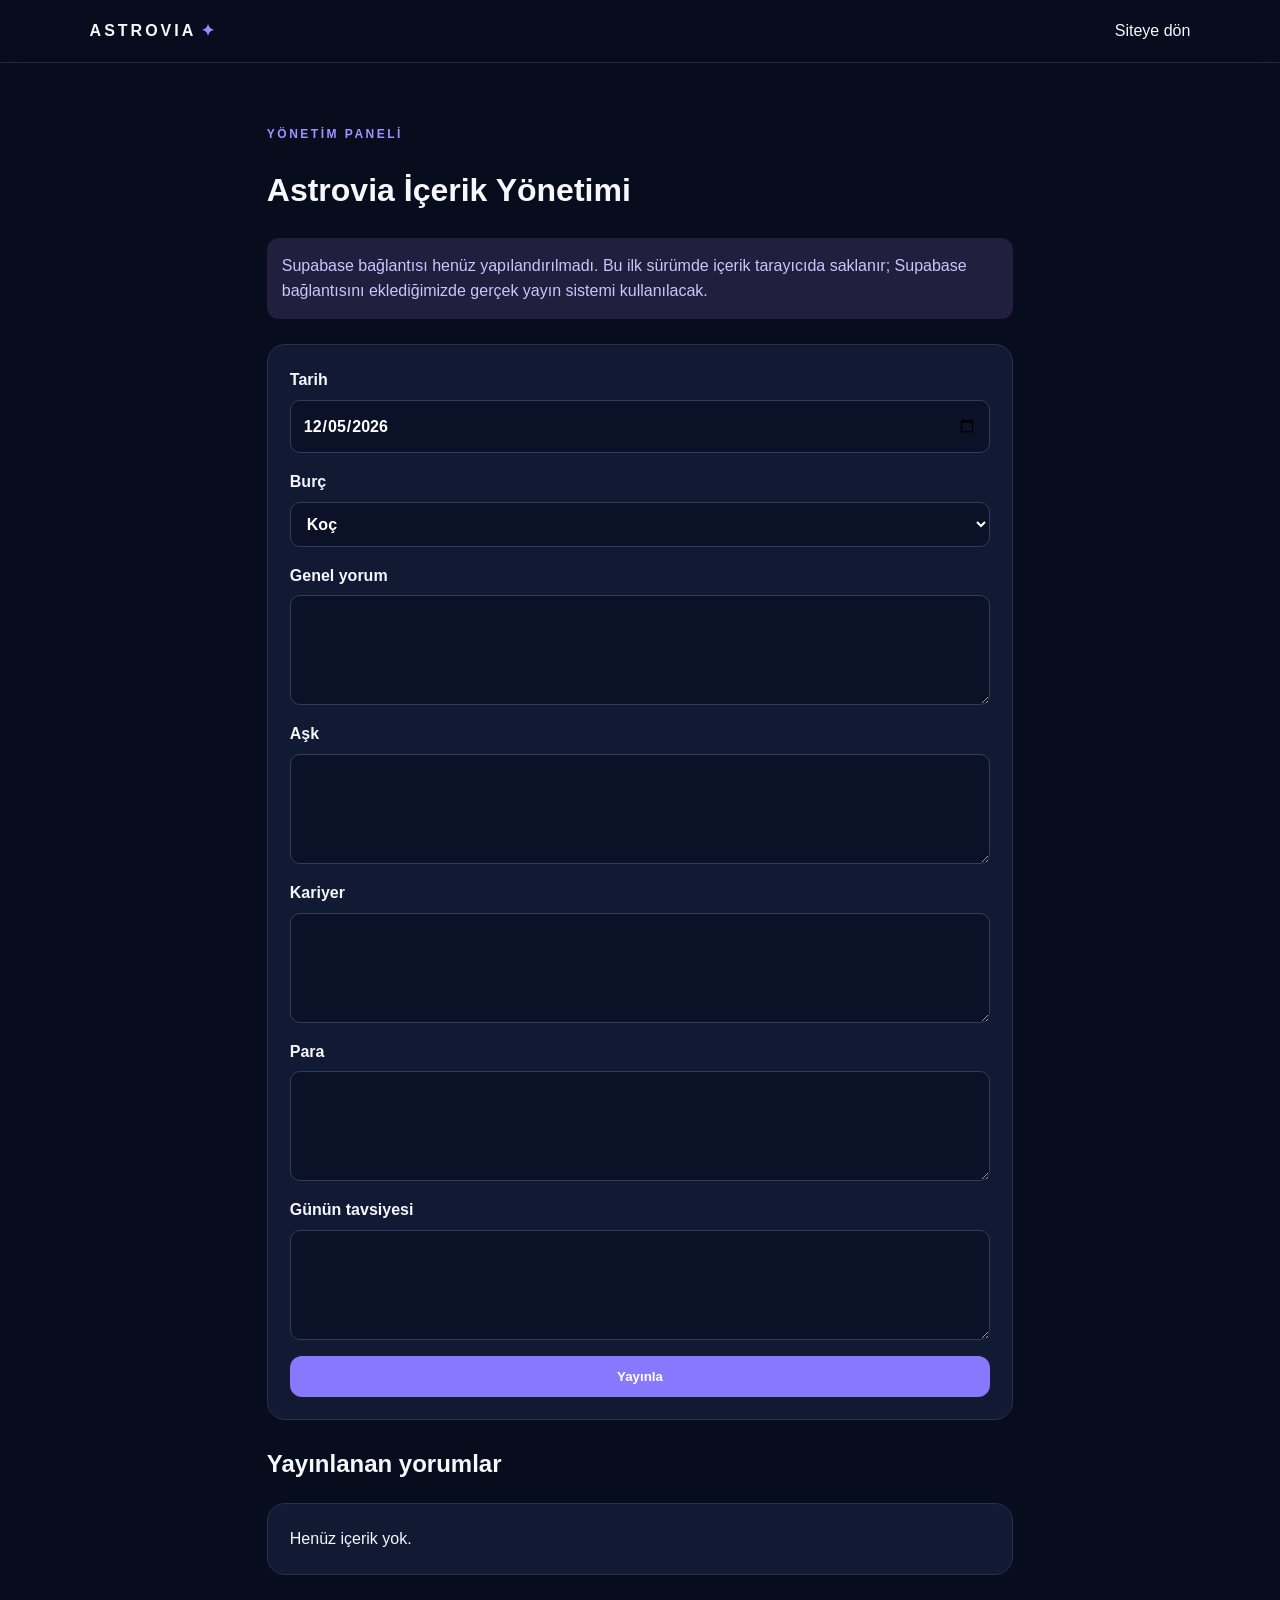
==== admin.html @ fa3518bb "Add files via upload" ====
<!doctype html>
<html lang="tr">
<head>
<meta charset="utf-8"><meta name="viewport" content="width=device-width,initial-scale=1">
<title>Astrovia Yönetim</title><link rel="stylesheet" href="style.css">
</head>
<body>
<header class="site-header"><a class="brand" href="index.html">ASTROVIA<span>✦</span></a><a class="back" href="index.html">Siteye dön</a></header>
<main class="admin">
  <p class="eyebrow">YÖNETİM PANELİ</p>
  <h1>Astrovia İçerik Yönetimi</h1>
  <div id="configNotice" class="notice">Supabase bağlantısı henüz yapılandırılmadı. Bu ilk sürümde içerik tarayıcıda saklanır; Supabase bağlantısını eklediğimizde gerçek yayın sistemi kullanılacak.</div>
  <form id="postForm" class="panel">
    <label>Tarih<input id="date" type="date" required></label>
    <label>Burç<select id="sign"><option>Koç</option><option>Boğa</option><option>İkizler</option><option>Yengeç</option><option>Aslan</option><option>Başak</option><option>Terazi</option><option>Akrep</option><option>Yay</option><option>Oğlak</option><option>Kova</option><option>Balık</option></select></label>
    <label>Genel yorum<textarea id="general" required></textarea></label>
    <label>Aşk<textarea id="love"></textarea></label>
    <label>Kariyer<textarea id="career"></textarea></label>
    <label>Para<textarea id="money"></textarea></label>
    <label>Günün tavsiyesi<textarea id="tip"></textarea></label>
    <button class="btn primary" type="submit">Yayınla</button>
  </form>
  <h2>Yayınlanan yorumlar</h2>
  <div id="saved" class="saved"></div>
</main>
<script src="admin.js"></script>
</body>
</html>
---- style.css ----
*{box-sizing:border-box}body{margin:0;font-family:-apple-system,BlinkMacSystemFont,"Segoe UI",sans-serif;background:#080d1e;color:#f6f7ff;line-height:1.6}a{color:inherit;text-decoration:none}.site-header{position:sticky;top:0;z-index:10;display:flex;align-items:center;justify-content:space-between;padding:18px 7%;background:rgba(8,13,30,.9);backdrop-filter:blur(12px);border-bottom:1px solid #202947}.brand{font-weight:800;letter-spacing:3px}.brand span{color:#9d8cff;margin-left:5px}nav{display:flex;gap:24px;font-size:14px}nav a:hover,.back:hover{color:#a99cff}.menu-btn{display:none;background:none;border:0;color:white;font-size:25px}.hero{position:relative;min-height:75vh;display:flex;flex-direction:column;justify-content:center;padding:80px 8%;overflow:hidden;background:radial-gradient(circle at 75% 20%,#25336c 0,#101832 32%,#080d1e 70%)}.stars{position:absolute;inset:0;opacity:.35;background-image:radial-gradient(#fff 1px,transparent 1px);background-size:45px 45px}.hero>*:not(.stars){position:relative}.eyebrow{font-size:12px;letter-spacing:2.5px;color:#9f93ff;font-weight:700}.hero h1{font-size:clamp(48px,9vw,100px);line-height:.95;margin:10px 0 25px}.hero h1 span{color:#a99cff}.hero p{max-width:650px;color:#b8bfd9;font-size:18px}.hero-actions{display:flex;gap:12px;margin-top:25px}.btn{display:inline-block;border:0;border-radius:12px;padding:13px 20px;font-weight:700;cursor:pointer}.primary{background:#8878ff;color:white}.ghost{background:#151d38;border:1px solid #303b60}.section{padding:75px 8%;max-width:1300px;margin:auto}.section-head{display:flex;justify-content:space-between;align-items:end;gap:20px}.section h2{font-size:36px;margin:4px 0 30px}.grid{display:grid;grid-template-columns:repeat(4,1fr);gap:14px}.card,.feature-grid article,.panel,.saved{background:#111a32;border:1px solid #263252;border-radius:18px;padding:22px}.card h3{margin:5px 0}.muted{color:#9ea7c5;font-size:14px}.feature-grid{display:grid;grid-template-columns:repeat(3,1fr);gap:18px}.feature-grid span{font-size:30px}.dark-card{background:#111a32;border-radius:24px;margin-top:20px}.articles{display:grid;gap:12px}.article{padding:20px;border-bottom:1px solid #263252}.admin{max-width:900px;margin:auto;padding:50px 6%}.panel{display:grid;gap:16px;margin:25px 0}.panel label{display:grid;gap:7px;font-weight:600}.panel input,.panel select,.panel textarea{width:100%;padding:12px;border-radius:10px;border:1px solid #303b60;background:#0b1227;color:white;font:inherit}.panel textarea{min-height:110px}.notice{padding:15px;border-radius:12px;background:#211f3d;color:#c9c5ff}.saved{display:grid;gap:10px}footer{padding:35px 8%;color:#7f88a6;border-top:1px solid #202947}@media(max-width:800px){nav{display:none}.menu-btn{display:block}.grid{grid-template-columns:repeat(2,1fr)}.feature-grid{grid-template-columns:1fr}.hero{min-height:70vh;padding:60px 7%}.section{padding:55px 7%}}@media(max-width:480px){.grid{grid-template-columns:1fr}.hero h1{font-size:56px}.hero-actions{flex-direction:column}.btn{text-align:center}}
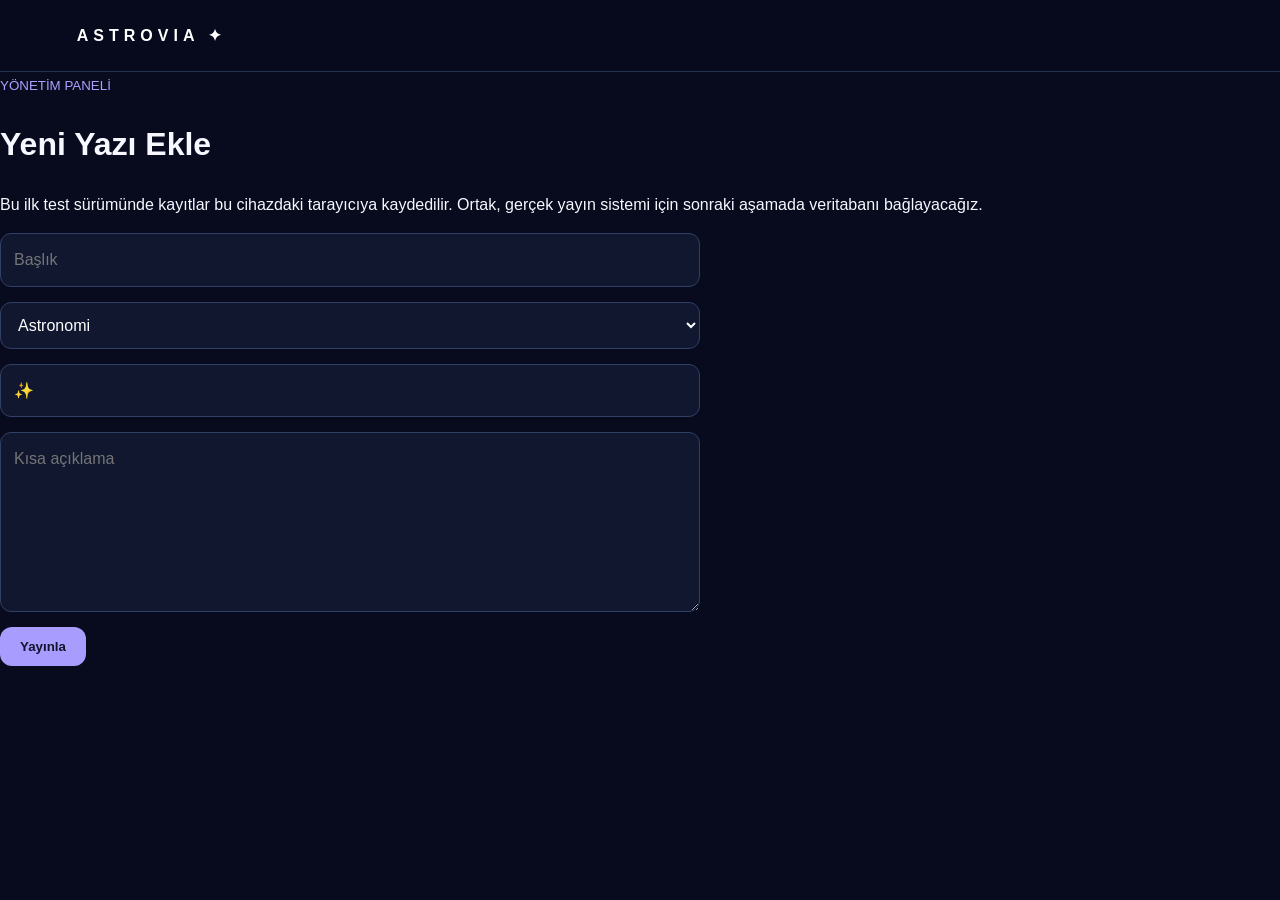
==== commit 433e506e: "Add files via upload" ====
--- a/admin.html
+++ b/admin.html
@@ -1,28 +1 @@
-<!doctype html>
-<html lang="tr">
-<head>
-<meta charset="utf-8"><meta name="viewport" content="width=device-width,initial-scale=1">
-<title>Astrovia Yönetim</title><link rel="stylesheet" href="style.css">
-</head>
-<body>
-<header class="site-header"><a class="brand" href="index.html">ASTROVIA<span>✦</span></a><a class="back" href="index.html">Siteye dön</a></header>
-<main class="admin">
-  <p class="eyebrow">YÖNETİM PANELİ</p>
-  <h1>Astrovia İçerik Yönetimi</h1>
-  <div id="configNotice" class="notice">Supabase bağlantısı henüz yapılandırılmadı. Bu ilk sürümde içerik tarayıcıda saklanır; Supabase bağlantısını eklediğimizde gerçek yayın sistemi kullanılacak.</div>
-  <form id="postForm" class="panel">
-    <label>Tarih<input id="date" type="date" required></label>
-    <label>Burç<select id="sign"><option>Koç</option><option>Boğa</option><option>İkizler</option><option>Yengeç</option><option>Aslan</option><option>Başak</option><option>Terazi</option><option>Akrep</option><option>Yay</option><option>Oğlak</option><option>Kova</option><option>Balık</option></select></label>
-    <label>Genel yorum<textarea id="general" required></textarea></label>
-    <label>Aşk<textarea id="love"></textarea></label>
-    <label>Kariyer<textarea id="career"></textarea></label>
-    <label>Para<textarea id="money"></textarea></label>
-    <label>Günün tavsiyesi<textarea id="tip"></textarea></label>
-    <button class="btn primary" type="submit">Yayınla</button>
-  </form>
-  <h2>Yayınlanan yorumlar</h2>
-  <div id="saved" class="saved"></div>
-</main>
-<script src="admin.js"></script>
-</body>
-</html>+<!doctype html><html lang="tr"><head><meta charset="utf-8"><meta name="viewport" content="width=device-width,initial-scale=1"><title>Astrovia Yönetim</title><link rel="stylesheet" href="style.css"></head><body><header><a class="brand" href="./">ASTROVIA ✦</a></header><main><small>YÖNETİM PANELİ</small><h1>Yeni Yazı Ekle</h1><p>Bu ilk test sürümünde kayıtlar bu cihazdaki tarayıcıya kaydedilir. Ortak, gerçek yayın sistemi için sonraki aşamada veritabanı bağlayacağız.</p><form id="f"><input id="t" required placeholder="Başlık"><select id="c"><option>Astronomi</option><option>Gezegenler</option><option>Gökyüzü Olayları</option><option>Ay</option><option>Astroloji</option><option>Tarot</option><option>Kahve Falı</option></select><input id="i" value="✨"><textarea id="s" required placeholder="Kısa açıklama"></textarea><button class="btn">Yayınla</button></form><p id="ok"></p></main><script>f.onsubmit=e=>{e.preventDefault();let a=JSON.parse(localStorage.getItem("astrovia_articles")||"[]");a.unshift([i.value,c.value,t.value,s.value]);localStorage.setItem("astrovia_articles",JSON.stringify(a));ok.textContent="Yazı kaydedildi. Ana sayfayı açıp görebilirsin.";f.reset();i.value="✨"}</script></body></html>
--- a/style.css
+++ b/style.css
@@ -1 +1 @@
-*{box-sizing:border-box}body{margin:0;font-family:-apple-system,BlinkMacSystemFont,"Segoe UI",sans-serif;background:#080d1e;color:#f6f7ff;line-height:1.6}a{color:inherit;text-decoration:none}.site-header{position:sticky;top:0;z-index:10;display:flex;align-items:center;justify-content:space-between;padding:18px 7%;background:rgba(8,13,30,.9);backdrop-filter:blur(12px);border-bottom:1px solid #202947}.brand{font-weight:800;letter-spacing:3px}.brand span{color:#9d8cff;margin-left:5px}nav{display:flex;gap:24px;font-size:14px}nav a:hover,.back:hover{color:#a99cff}.menu-btn{display:none;background:none;border:0;color:white;font-size:25px}.hero{position:relative;min-height:75vh;display:flex;flex-direction:column;justify-content:center;padding:80px 8%;overflow:hidden;background:radial-gradient(circle at 75% 20%,#25336c 0,#101832 32%,#080d1e 70%)}.stars{position:absolute;inset:0;opacity:.35;background-image:radial-gradient(#fff 1px,transparent 1px);background-size:45px 45px}.hero>*:not(.stars){position:relative}.eyebrow{font-size:12px;letter-spacing:2.5px;color:#9f93ff;font-weight:700}.hero h1{font-size:clamp(48px,9vw,100px);line-height:.95;margin:10px 0 25px}.hero h1 span{color:#a99cff}.hero p{max-width:650px;color:#b8bfd9;font-size:18px}.hero-actions{display:flex;gap:12px;margin-top:25px}.btn{display:inline-block;border:0;border-radius:12px;padding:13px 20px;font-weight:700;cursor:pointer}.primary{background:#8878ff;color:white}.ghost{background:#151d38;border:1px solid #303b60}.section{padding:75px 8%;max-width:1300px;margin:auto}.section-head{display:flex;justify-content:space-between;align-items:end;gap:20px}.section h2{font-size:36px;margin:4px 0 30px}.grid{display:grid;grid-template-columns:repeat(4,1fr);gap:14px}.card,.feature-grid article,.panel,.saved{background:#111a32;border:1px solid #263252;border-radius:18px;padding:22px}.card h3{margin:5px 0}.muted{color:#9ea7c5;font-size:14px}.feature-grid{display:grid;grid-template-columns:repeat(3,1fr);gap:18px}.feature-grid span{font-size:30px}.dark-card{background:#111a32;border-radius:24px;margin-top:20px}.articles{display:grid;gap:12px}.article{padding:20px;border-bottom:1px solid #263252}.admin{max-width:900px;margin:auto;padding:50px 6%}.panel{display:grid;gap:16px;margin:25px 0}.panel label{display:grid;gap:7px;font-weight:600}.panel input,.panel select,.panel textarea{width:100%;padding:12px;border-radius:10px;border:1px solid #303b60;background:#0b1227;color:white;font:inherit}.panel textarea{min-height:110px}.notice{padding:15px;border-radius:12px;background:#211f3d;color:#c9c5ff}.saved{display:grid;gap:10px}footer{padding:35px 8%;color:#7f88a6;border-top:1px solid #202947}@media(max-width:800px){nav{display:none}.menu-btn{display:block}.grid{grid-template-columns:repeat(2,1fr)}.feature-grid{grid-template-columns:1fr}.hero{min-height:70vh;padding:60px 7%}.section{padding:55px 7%}}@media(max-width:480px){.grid{grid-template-columns:1fr}.hero h1{font-size:56px}.hero-actions{flex-direction:column}.btn{text-align:center}}
+*{box-sizing:border-box}html{scroll-behavior:smooth}body{margin:0;background:#070b1d;color:#f7f8ff;font-family:-apple-system,BlinkMacSystemFont,"Segoe UI",sans-serif;line-height:1.6}header{height:72px;position:sticky;top:0;z-index:9;display:flex;align-items:center;justify-content:space-between;padding:0 6%;background:#070b1ded;border-bottom:1px solid #263052;backdrop-filter:blur(12px)}.brand{color:white;text-decoration:none;font-weight:900;letter-spacing:5px}.brand b,section>small,small{color:#ad9fff}nav{display:flex;gap:22px}nav a{color:#d8dcef;text-decoration:none;font-weight:700}#menu{display:none;background:none;color:white;border:0;font-size:25px}.hero{min-height:600px;padding:110px 8%;display:flex;flex-direction:column;justify-content:center;background:radial-gradient(circle at 75% 20%,#302d70,transparent 28%),radial-gradient(circle at 15% 80%,#17335e,transparent 30%)}.hero h1{font-size:clamp(58px,10vw,105px);line-height:.95;margin:15px 0;letter-spacing:-5px}.hero em{font-style:normal;color:#b9adff}.hero p{max-width:700px;color:#c9cfe4;font-size:19px}.btn{display:inline-block;background:#a99cff;color:#11152c;border:0;border-radius:12px;padding:12px 20px;text-decoration:none;font-weight:900;width:max-content}section{max-width:1200px;margin:auto;padding:85px 6%}h2{font-size:42px;margin:4px 0 30px}.grid{display:grid;grid-template-columns:repeat(3,1fr);gap:18px}.grid article{background:#111832;border:1px solid #29365d;border-radius:22px;padding:25px}.grid article p{color:#b9c0d5}.symbol{display:block;font-size:45px;margin-bottom:8px}.planets{grid-template-columns:repeat(4,1fr)}.zodiac{grid-template-columns:repeat(4,1fr)}.zcard{text-align:center}.zcard>b{font-size:40px;color:#c2b8ff}footer{border-top:1px solid #263052;padding:35px 6%;color:#aeb6cd}form{max-width:700px;display:grid;gap:15px}input,select,textarea{width:100%;padding:13px;border-radius:11px;border:1px solid #304064;background:#10172f;color:white;font:inherit}textarea{min-height:180px}@media(max-width:800px){nav{display:none;position:absolute;top:72px;left:0;right:0;padding:20px 6%;background:#070b1d;flex-direction:column}nav.open{display:flex}#menu{display:block}.grid,.planets,.zodiac{grid-template-columns:1fr 1fr}.hero{padding:90px 7%}.hero h1{font-size:62px}h2{font-size:34px}}@media(max-width:500px){.grid,.planets,.zodiac{grid-template-columns:1fr}}
